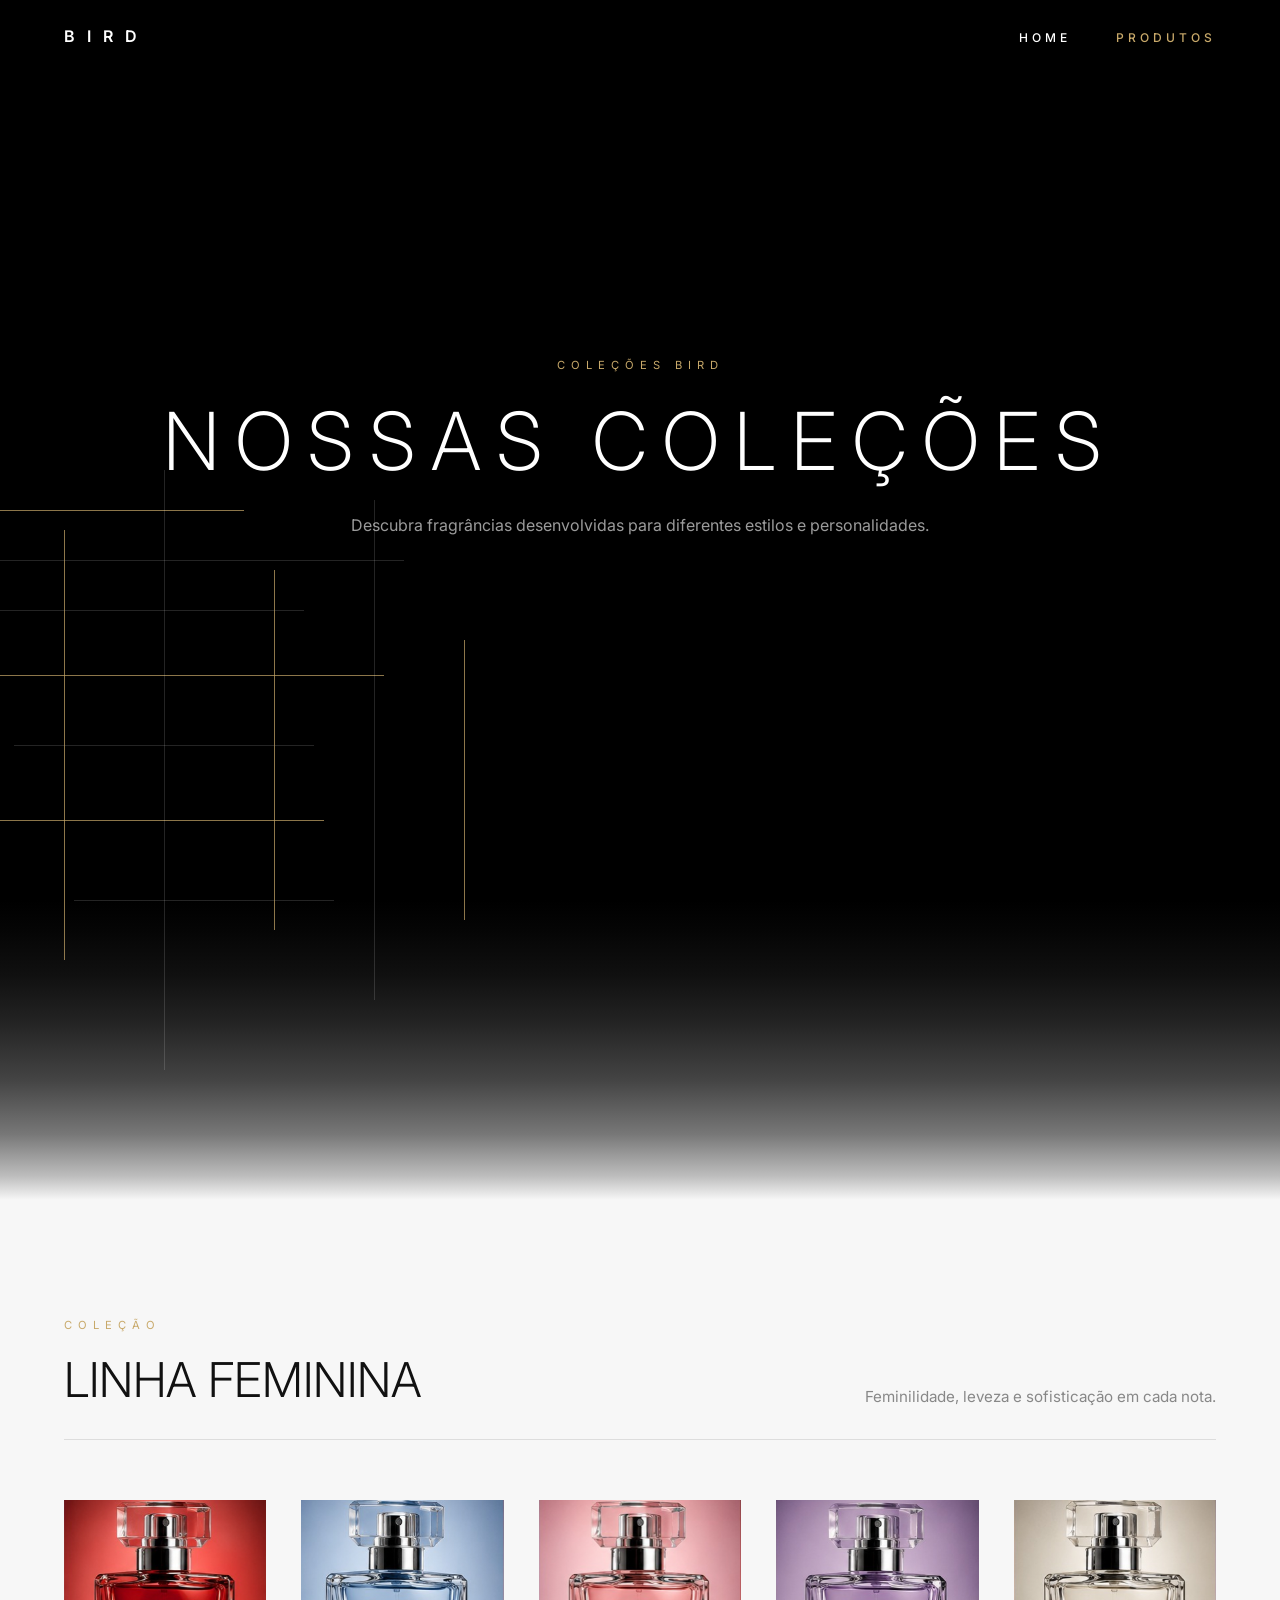
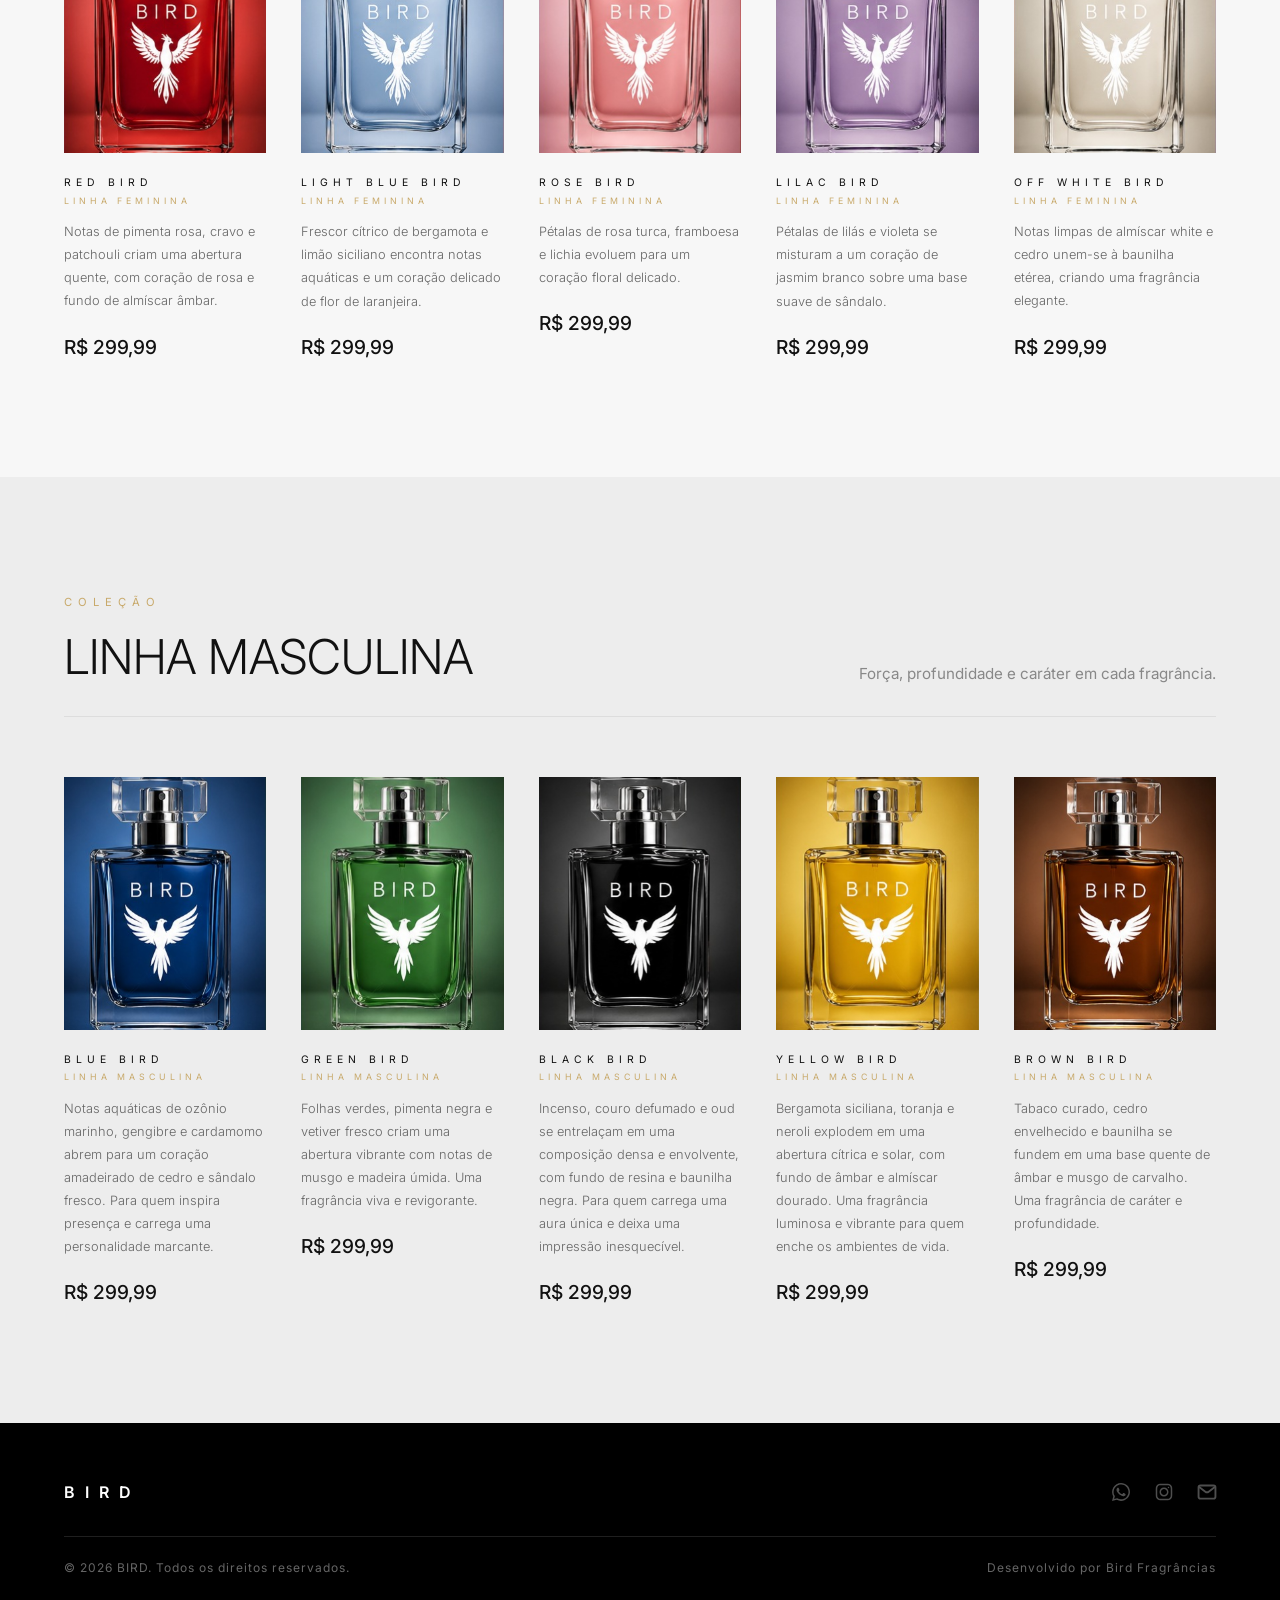
==== bird-produtos.html @ 64b0c77f "Add files via upload" ====
<!DOCTYPE html>
<html lang="pt-br">
	<head>
		<meta charset="UTF-8">
		<meta name="viewport" content="width=device-width, initial-scale=1.0">
		<title>Bird</title>
		<link rel="preconnect" href="https://fonts.googleapis.com">
        <link rel="preconnect" href="https://fonts.gstatic.com" crossorigin>
        <link href="https://fonts.googleapis.com/css2?family=Inter:wght@100..900&display=swap" rel="stylesheet">
        <link rel="stylesheet" href="reset.css">
        <link rel="stylesheet" href="bird-style.css">
		
	</head>		
	<body>
		<header>
            <div class="container">
                <a href="index.html" class="logo">
                    BIRD
                </a>

                <nav>
                        <ul class="menu">
                            <li>
                                <a href="index.html">Home</a>
                            </li>

                            <li>
                                <a href="bird-produtos.html" class="ativo">Produtos</a>
                            </li>
                        </ul>
                </nav>
            </div>
        </header>


        <main>
        
            <section class="produtos-hero">

                <div class="container">

                    <div class="decoracao-produtos">

                    <span class="h gold h1"></span>
                    <span class="h silver h2"></span>
                    <span class="h silver h3"></span>
                    <span class="h gold h4"></span>
                    <span class="h silver h5"></span>
                    <span class="h gold h6"></span>
                    <span class="h silver h7"></span>

                    <span class="v silver v1"></span>
                    <span class="v gold v2"></span>
                    <span class="v silver v3"></span>
                    <span class="v gold v4"></span>
                    <span class="v silver v5"></span>
                    <span class="v gold v6"></span>

                </div>

                    <p class="section-subtitle">
                        COLEÇÕES BIRD
                    </p>

                    <h1 class="produtos-title">
                        NOSSAS COLEÇÕES
                    </h1>

                    <p class="produtos-text">
                        Descubra fragrâncias desenvolvidas para diferentes estilos e personalidades.
                    </p>

                </div>

            </section>


            <section class="transicao">
            </section>


            <section class="colecao-feminina">

                <div class="container">

                    <div class="colecao-topo">

                        <div>

                            <p class="section-subtitle">
                                COLEÇÃO
                            </p>

                            <h2 class="colecao-titulo">
                                LINHA FEMININA
                            </h2>

                        </div>

                        <p class="colecao-descricao">
                            Feminilidade, leveza e sofisticação em cada nota.
                        </p>

                    </div>

                    <span class="colecao-linha"></span>



                    <div class="produtos-grid">
                        <article class="produto">

                            <img src="imagens/red-bird.png" alt="Red Bird">

                            <h3>RED BIRD</h3>

                            <span>Linha Feminina</span>

                            <p>
                                Notas de pimenta rosa, cravo e patchouli criam uma abertura quente,
                                com coração de rosa e fundo de almíscar âmbar.
                            </p>

                            <strong>R$ 299,99</strong>

                        </article>

                        <article class="produto">

                            <img src="imagens/light-blue-bird.png" alt="Light Blue Bird">

                            <h3>LIGHT BLUE BIRD</h3>

                            <span>Linha Feminina</span>

                            <p>
                                Frescor cítrico de bergamota e limão siciliano encontra notas aquáticas
                                e um coração delicado de flor de laranjeira.
                            </p>

                            <strong>R$ 299,99</strong>

                        </article>

                        <article class="produto">

                            <img src="imagens/rose-bird.png" alt="Rose Bird">

                            <h3>ROSE BIRD</h3>

                            <span>Linha Feminina</span>

                            <p>
                                Pétalas de rosa turca, framboesa e lichia evoluem para um coração floral
                                delicado.
                            </p>

                            <strong>R$ 299,99</strong>

                        </article>

                        <article class="produto">

                        <img src="imagens/lilac-bird.png" alt="Lilac Bird">

                        <h3>LILAC BIRD</h3>

                        <span>Linha Feminina</span>

                        <p>
                            Pétalas de lilás e violeta se misturam a um coração de jasmim branco
                            sobre uma base suave de sândalo.
                        </p>

                        <strong>R$ 299,99</strong>

                        </article>

                        <article class="produto">

                        <img src="imagens/off-white-bird.png" alt="Off White Bird">

                        <h3>OFF WHITE BIRD</h3>

                        <span>Linha Feminina</span>

                        <p>
                            Notas limpas de almíscar white e cedro unem-se à baunilha etérea,
                            criando uma fragrância elegante.
                        </p>

                        <strong>R$ 299,99</strong>

                        </article>
                    </div>
                </div>
            </section>
            
            <section class="colecao-masculina">

                <div class="container">

                    <div class="colecao-topo">

                        <div>

                            <p class="section-subtitle">
                                COLEÇÃO
                            </p>

                            <h2 class="colecao-titulo">
                                LINHA MASCULINA
                            </h2>

                        </div>

                        <p class="colecao-descricao">
                           Força, profundidade e caráter em cada fragrância.
                        </p>

                    </div>

                    <span class="colecao-linha"></span>


                    <div class="produtos-grid">
                        <article class="produto">

                            <img src="imagens/blue-bird.png" alt="Blue Bird">

                            <h3>BLUE BIRD</h3>

                            <span>Linha Masculina</span>

                            <p>
                                Notas aquáticas de ozônio marinho, gengibre e cardamomo abrem 
                                para um coração amadeirado de cedro e sândalo fresco. Para quem 
                                inspira presença e carrega uma personalidade marcante.
                            </p>

                            <strong>R$ 299,99</strong>

                        </article>

                        <article class="produto">

                            <img src="imagens/green-bird.png" alt="Green Bird">

                            <h3>GREEN BIRD</h3>

                            <span>Linha Masculina</span>

                            <p>
                                Folhas verdes, pimenta negra e vetiver fresco criam uma 
                                abertura vibrante com notas de musgo e madeira úmida. Uma 
                                fragrância viva e revigorante.
                            </p>

                            <strong>R$ 299,99</strong>

                        </article>

                        <article class="produto">

                        <img src="imagens/black-bird.png" alt="Black Bird">

                        <h3>BLACK BIRD</h3>

                        <span>Linha Masculina</span>

                        <p>
                            Incenso, couro defumado e oud se entrelaçam em uma composição densa 
                            e envolvente, com fundo de resina e baunilha negra. Para quem carrega 
                            uma aura única e deixa uma impressão inesquecível.
                        </p>

                        <strong>R$ 299,99</strong>

                        </article>

                        <article class="produto">

                            <img src="imagens/yellow-bird.png" alt="Yellow Bird">

                            <h3>YELLOW BIRD</h3>

                            <span>Linha Masculina</span>

                            <p>
                                Bergamota siciliana, toranja e neroli explodem em uma abertura 
                                cítrica e solar, com fundo de âmbar e almíscar dourado. Uma 
                                fragrância luminosa e vibrante para quem enche os ambientes de vida.
                            </p>

                            <strong>R$ 299,99</strong>

                        </article>

                        <article class="produto">

                        <img src="imagens/brown-bird.png" alt="Brown Bird">

                        <h3>BROWN BIRD</h3>

                        <span>Linha Masculina</span>

                        <p>
                            Tabaco curado, cedro envelhecido e baunilha se fundem em uma base 
                            quente de âmbar e musgo de carvalho. Uma fragrância de caráter e 
                            profundidade.
                        </p>

                        <strong>R$ 299,99</strong>

                        </article>
                    </div>
                </div>
            </section>


        </main>	


		<footer>

            <div class="container">

                <div class="footer-top">

                    <a href="index.html" class="footer-logo">
                        BIRD
                    </a>

                    <nav class="footer-social">

                        <a href="#" class="whatsapp">
                            <img src="imagens/whatsapp-footer.svg" alt="WhatsApp">
                        </a>

                        <a href="#">
                            <img src="imagens/instagram-footer.svg" alt="Instagram">
                        </a>

                        <a href="#" class="email">
                            <img src="imagens/email-footer.svg" alt="E-mail">
                        </a>

                    </nav>

                </div>

                <span class="footer-line"></span>

                <div class="footer-bottom">

                    <p>
                        © 2026 BIRD. Todos os direitos reservados.
                    </p>

                    <p>
                        Desenvolvido por Bird Fragrâncias
                    </p>

                </div>

            </div>

        </footer>

	</body>
</html>
---- bird-style.css ----
* {
    box-sizing: border-box;
}

body {
    background-color: #000;
    color: #FFFFFF;
    font-family: "Inter", sans-serif;
    overflow-x: hidden;
}

img {
    display: block;
    width: 100%;
}

.container {
    width: 90%;
    max-width: 1280px;
    margin: 0 auto;
}

header {
    width: 100%;
    padding: 28px 0;
    position: fixed;
    top: 0;
    left: 0;
    z-index: 1000;
    background: rgba(0,0,0,.92);
    backdrop-filter: blur(8px);
}

header .container {
    display: flex;
    justify-content: space-between;
    align-items: center;
}

.logo {
    text-decoration: none;
    color: #fff;
    font-size: 1rem;
    font-weight: 600;
    letter-spacing: 12px;
}

.menu {
    display: flex;
    gap: 45px;
}

.menu a {
    text-decoration: none;
    color: #fff;
    font-size: .75rem;
    font-weight: 500;
    letter-spacing: 4px;
    text-transform: uppercase;
    transition: .3s;
}

.menu a:hover,
.menu .ativo {
    color: #C8A96A;
}

.hero {
    min-height: 100vh;
}

.hero .container {
    min-height: 100vh;
    display: flex;
    flex-direction: column;
    justify-content: center;
    align-items: center;
    text-align: center;
    position: relative;
}

.hero-location {
    color: #C8A96A;
    font-size: .7rem;
    letter-spacing: 6px;
    text-transform: uppercase;
    margin-bottom: 25px;
}

.hero-title {
    font-size: 7rem;
    font-weight: 250;
    letter-spacing: 40px;
    line-height: 1;
}

.hero-line {
    width: 120px;
    height: 2px;
    background: #C8A96A;
    margin: 35px 0;
}

.hero-description {
    max-width: 620px;
    font-size: 1rem;
    line-height: 1.8;
    color: #D0D0D0;
    margin-bottom: 50px;
}

.btn {
    display: inline-block;
    padding: 18px 55px;
    border: 1px solid #C8A96A;
    text-decoration: none;
    color: #fff;
    font-size: .75rem;
    letter-spacing: 4px;
    text-transform: uppercase;
    transition: .35s;
}

.decoracao-home,
.decoracao-produtos{
    position:absolute;
    width:620px;
    height:520px;
    pointer-events:none;
    z-index:0;
}

.decoracao-home span,
.decoracao-produtos span{
    position:absolute;
}

.h{
    height:1px;
}

.v{
    width:1px;
}

.gold{
    background:#C8A96A;
    opacity:.7;
}

.silver{
    background:#FFF;
    opacity:.14;
}

.hero .container{
    position:relative;
}

.decoracao-home{
    left:-220px;
    bottom:-120px;
}

.produtos-hero{
    overflow: visible;
}

.produtos-hero .container{
    position:relative;
}

.decoracao-produtos{
    left: -120px;
    top: 130px;
}

.h1{left:-120px; top:20px; width:420px;}
.h2{left:-60px; top:70px; width:520px;}
.h3{left:20px; top:120px; width:340px;}
.h4{left:-160px; top:185px; width:600px;}
.h5{left:70px; top:255px; width:300px;}
.h6{left:-90px; top:330px; width:470px;}
.h7{left:130px; top:410px; width:260px;}

.v1{left:40px; top:-40px; height:560px;}
.v2{left:120px; top:40px; height:430px;}
.v3{left:220px; top:-20px; height:600px;}
.v4{left:330px; top:80px; height:360px;}
.v5{left:430px; top:10px; height:500px;}
.v6{left:520px; top:150px; height:280px;}

.btn:hover {
    background: #C8A96A;
    color: #000;
}

.hero-scroll {
    position: absolute;

    bottom: 45px;

    display: flex;
    flex-direction: column;
    align-items: center;

    gap: 12px;
}

.hero-scroll span {
    width: 1px;
    height: 55px;
    background: rgba(255,255,255,.3);
}

.hero-scroll p {
    font-size: .6rem;
    letter-spacing: 5px;
    text-transform: uppercase;
    color: #777;
}

.transicao{
    height: 300px;

    background: linear-gradient(
        to bottom,
        #000000 0%,
        #050505 10%,
        #101010 25%,
        #222222 40%,
        #444444 60%,
        #777777 78%,
        #BDBDBD 92%,
        #F7F7F7 100%
    );
}

.sobre {
    background: #F7F7F7;
    color: #111;
    padding: 120px 0;
}

.sobre .container {
    display: flex;
    justify-content: space-between;
    align-items: center;
    gap: 90px;
}

.sobre-imagem {
    flex: 1;
}

.sobre-imagem img {
    width: 100%;
    height: 600px;
    object-fit: cover;
}

.sobre-content {
    flex: 1;
}

.section-title {
    color: #111111;
    font-size:2.8rem;
    font-weight:300;
    line-height:1.2;
}

.section-subtitle {
    font-size: 0.7rem;
    color: #C8A96A;
    text-transform: uppercase;
    letter-spacing: 6px;
    margin-bottom: 25px;
}

.section-line {
    width: 70px;
    height: 2px;
    background: #C8A96A;
    display: block;
    margin-bottom: 40px;
}

.section-text {
    color: #666;
    line-height: 2;
    margin-bottom: 35px;
    font-size: 0.9rem;
    font-weight: 300;
}

.diferenciais {
    background-color: #f5f5f5;
    padding: 150px 0;
}

.diferenciais-titulo {
    display: flex;
    flex-direction: column;
    align-items: center;
    text-align: center;
    margin-bottom: 80px;
}

.cards {
    display: grid;
    grid-template-columns: repeat(4, 1fr);
    gap: 30px;
}

.card{
    background:#FFFFFF;
    border:1px solid #ECECEC;
    padding:54px 48px;
    text-align:left;
}

.card:hover {
    transform: translateY(-10px);
    border-color: #C8A96A;
    box-shadow: 0 20px 40px rgba(0,0,0,.08);
}

.card-icon{
    width:22px;
    height:22px;
    margin-bottom:24px;
}

.card-icon img{
    width:100%;
    height:100%;
}

.card-title{
    color:#000000;
    font-size:0.6rem;
    font-weight:500;
    letter-spacing:5px;
    text-transform:uppercase;
    line-height:1.8;
    margin-bottom:8px;
}

.card-text{
    color:#707070;
    font-size:14px;
    line-height:1.5;
    font-weight: 200;
}

.contato{
    background:#fff;
    padding:140px 0 120px;
    text-align:center;
}

.contato-line{
    display: block;
    width: 40px;
    height: 1px;
    background: #C8A96A;
    margin: 20px auto 40px;
}

.contato-texto{
    font-weight: 200;
    max-width:620px;
    margin:40px auto 80px;
    color:#777;
    font-size:16px;
    line-height:1.8;
}

.contato-redes{
    display:flex;
    justify-content:center;
    gap:90px;
}

.whatsapp img{
    transform: scale(1.5);
}

.email img{
    transform: scale(1.25);
}

.contato-item{
    display:flex;
    flex-direction:column;
    align-items:center;
    text-decoration:none;
    color:#111;
    transition:.3s;
}

.contato-item img{
    width:22px;
    height:22px;
    margin-bottom:18px;
}

.contato-item span{
    font-size:11px;
    font-weight: 300;
    letter-spacing:5px;
    text-transform:uppercase;
    color:#111;
}

.contato-item:hover{
    color:#C8A96A;
    transform:translateY(-4px);
}

.contato-item:hover span{
    color:#C8A96A;
}

footer{
    background:#000;
    padding:60px 0 30px;
}

.footer-top{
    display:flex;
    justify-content:space-between;
    align-items:center;
    margin-bottom:35px;
}

.footer-logo{
    color:#fff;
    text-decoration:none;
    font-size:1rem;
    font-weight:600;
    letter-spacing:10px;
}

.footer-social{
    display:flex;
    gap:25px;
    align-items:center;
}

.footer-social img{
    width:18px;
    height:18px;
    opacity:.7;
    transition:.3s ease;
}

.footer-social a:hover img{
    opacity:1;
    transform:translateY(-3px);
}

.footer-line{
    display:block;
    width:100%;
    height:1px;
    background:#1f1f1f;
    margin-bottom:25px;
}

.footer-bottom{
    display:flex;
    justify-content:space-between;
    align-items:center;
}

.footer-bottom p{
    color:#666;
    font-size:.75rem;
    letter-spacing:1px;
}

.produtos-hero{
    min-height:100vh;
    background:#000;
    display:flex;
    justify-content:center;
    align-items:center;
    text-align:center;
}

.produtos-title{
    font-size:6rem;
    font-weight:250;
    letter-spacing:18px;
    margin:30px 0;
}

.produtos-text{
    max-width:650px;
    margin:auto;
    color:#9B9B9B;
    line-height:1.8;
}

.colecao-feminina{
    background:#F7F7F7;
    color:#111;
    padding:120px 0;
}

.colecao-masculina{
    background:#ededed;
    color:#111;
    padding:120px 0;
}

.colecao-topo{
    display:flex;
    justify-content:space-between;
    align-items:flex-end;
    margin-bottom:35px;
}

.colecao-titulo{
    font-size:3rem;
    font-weight:300;
}

.colecao-descricao{
    color:#888;
    font-size:.95rem;
}

.colecao-linha{
    display:block;
    width:100%;
    height:1px;
    background:#DDD;
    margin-bottom:60px;
}

.produtos-grid{
    display:grid;
    grid-template-columns:repeat(5,1fr);
    gap:35px;
}

.produto{
    transition:.4s;
}

.produto:hover{
    transform:translateY(-8px);
}

.produto img{
    width:100%;
    max-width:220px;
    aspect-ratio:4/5;
    object-fit:cover;
    margin:0 auto 25px;
    background:#DDD;
    transition:.4s;
}

.produto:hover img{
    transform:scale(1.03);
}

.produto h3{
    font-size:.65rem;
    letter-spacing:5px;
    margin-bottom:8px;
    color:#111;
}

.produto span{
    display:block;
    margin-bottom:15px;
    color:#C8A96A;
    font-size:.55rem;
    text-transform:uppercase;
    letter-spacing:4px;
}

.produto p{
    color:#666;
    line-height:1.8;
    font-size:.8rem;
    font-weight: 300;
    margin-bottom:25px;
}

.produto strong{
    font-size:1.2rem;
    font-weight:500;
    color:#111;
}

@media (min-width:1401px){

    .container{
        max-width:1360px;
    }

}

@media (max-width:1400px){

    .container{
        max-width:1180px;
    }

    .hero-title{
        font-size:6rem;
        letter-spacing:30px;
    }

    .produtos-title{
        font-size:5rem;
        letter-spacing:15px;
    }

}

@media (max-width:1200px){

    .hero-title{
        font-size:5rem;
        letter-spacing:22px;
    }

    .produtos-title{
        font-size:4rem;
        letter-spacing:10px;
    }

    .cards{
        grid-template-columns:repeat(2,1fr);
    }

    .produtos-grid{
        grid-template-columns:repeat(3,1fr);
    }

    .sobre .container{
        gap:60px;
    }

}

@media (max-width:900px){
    .decoracao-home,
    .decoracao-produtos{
        display:none;
    }

    header{
        padding:20px 0;
    }

    header .container{
        display:flex;
        justify-content:space-between;
        align-items:center;
    }

    .logo{
        font-size:.95rem;
        letter-spacing:8px;
    }

    .menu{
        gap:24px;
    }

    .menu a{
        font-size:.7rem;
        letter-spacing:3px;
    }

    .sobre .container{
        flex-direction:column;
    }

    .colecao-topo{
        flex-direction:column;
        align-items:flex-start;
        gap:20px;
    }

    .footer-top,
    .footer-bottom{
        flex-direction:column;
        gap:25px;
        text-align:center;
    }

    .produtos-grid{
        grid-template-columns:repeat(2,1fr);
    }

    .cards{
        grid-template-columns:1fr;
    }

}

@media (max-width:600px){

    .container{
        width:92%;
    }

    header{
        padding:16px 0;
    }

    header .container{
        display:flex;
        justify-content:space-between;
        align-items:center;
    }

    .logo{
        font-size:.85rem;
        letter-spacing:5px;
    }

    .menu{
        gap:14px;
    }

    .menu a{
        font-size:.6rem;
        letter-spacing:2px;
    }

    .hero-title{
        font-size:3rem;
        letter-spacing:10px;
    }

    .produtos-title{
        font-size:2.5rem;
        letter-spacing:6px;
    }

    .hero-description,
    .produtos-text{
        font-size:.9rem;
    }

    .section-title,
    .colecao-titulo{
        font-size:2rem;
    }

    .btn{
        padding:15px 35px;
    }

    .produtos-grid{
        grid-template-columns:1fr;
    }

    .contato-redes{
        flex-direction:column;
        gap:45px;
    }

}

@media (max-width:480px){

    .hero-title{
        font-size:2.4rem;
        letter-spacing:5px;
    }

    .produtos-title{
        font-size:2rem;
        letter-spacing:3px;
    }

    .section-title,
    .colecao-titulo{
        font-size:1.6rem;
    }

    .btn{
        width:100%;
        text-align:center;
    }

    .hero-line,
    .section-line{
        margin-left:auto;
        margin-right:auto;
    }

    .footer-bottom p{
        font-size:.7rem;
    }

}

#intro{
    position:fixed;
    inset:0;
    width:100%;
    height:100vh;
    background:#000;
    display:flex;
    justify-content:center;
    align-items:center;
    z-index:999999;
    transition:opacity .8s ease;
}

#intro video{
    position:absolute;
    inset:0;
    width:100%;
    height:100%;
    object-fit:cover;
    background:#000;
    filter:
        brightness(.88)
        contrast(1.08);
}

.intro-overlay{
    position:absolute;
    inset:0;
    pointer-events:none;
    background:
    radial-gradient(circle,
        rgba(0,0,0,0) 20%,
        rgba(0,0,0,.10) 45%,
        rgba(0,0,0,.45) 65%,
        rgba(0,0,0,.82) 82%,
        rgba(0,0,0,1) 100%);
}

#site{
    opacity:0;
    transform:translateY(20px);
    transition:
        opacity .8s ease,
        transform .8s ease;
}
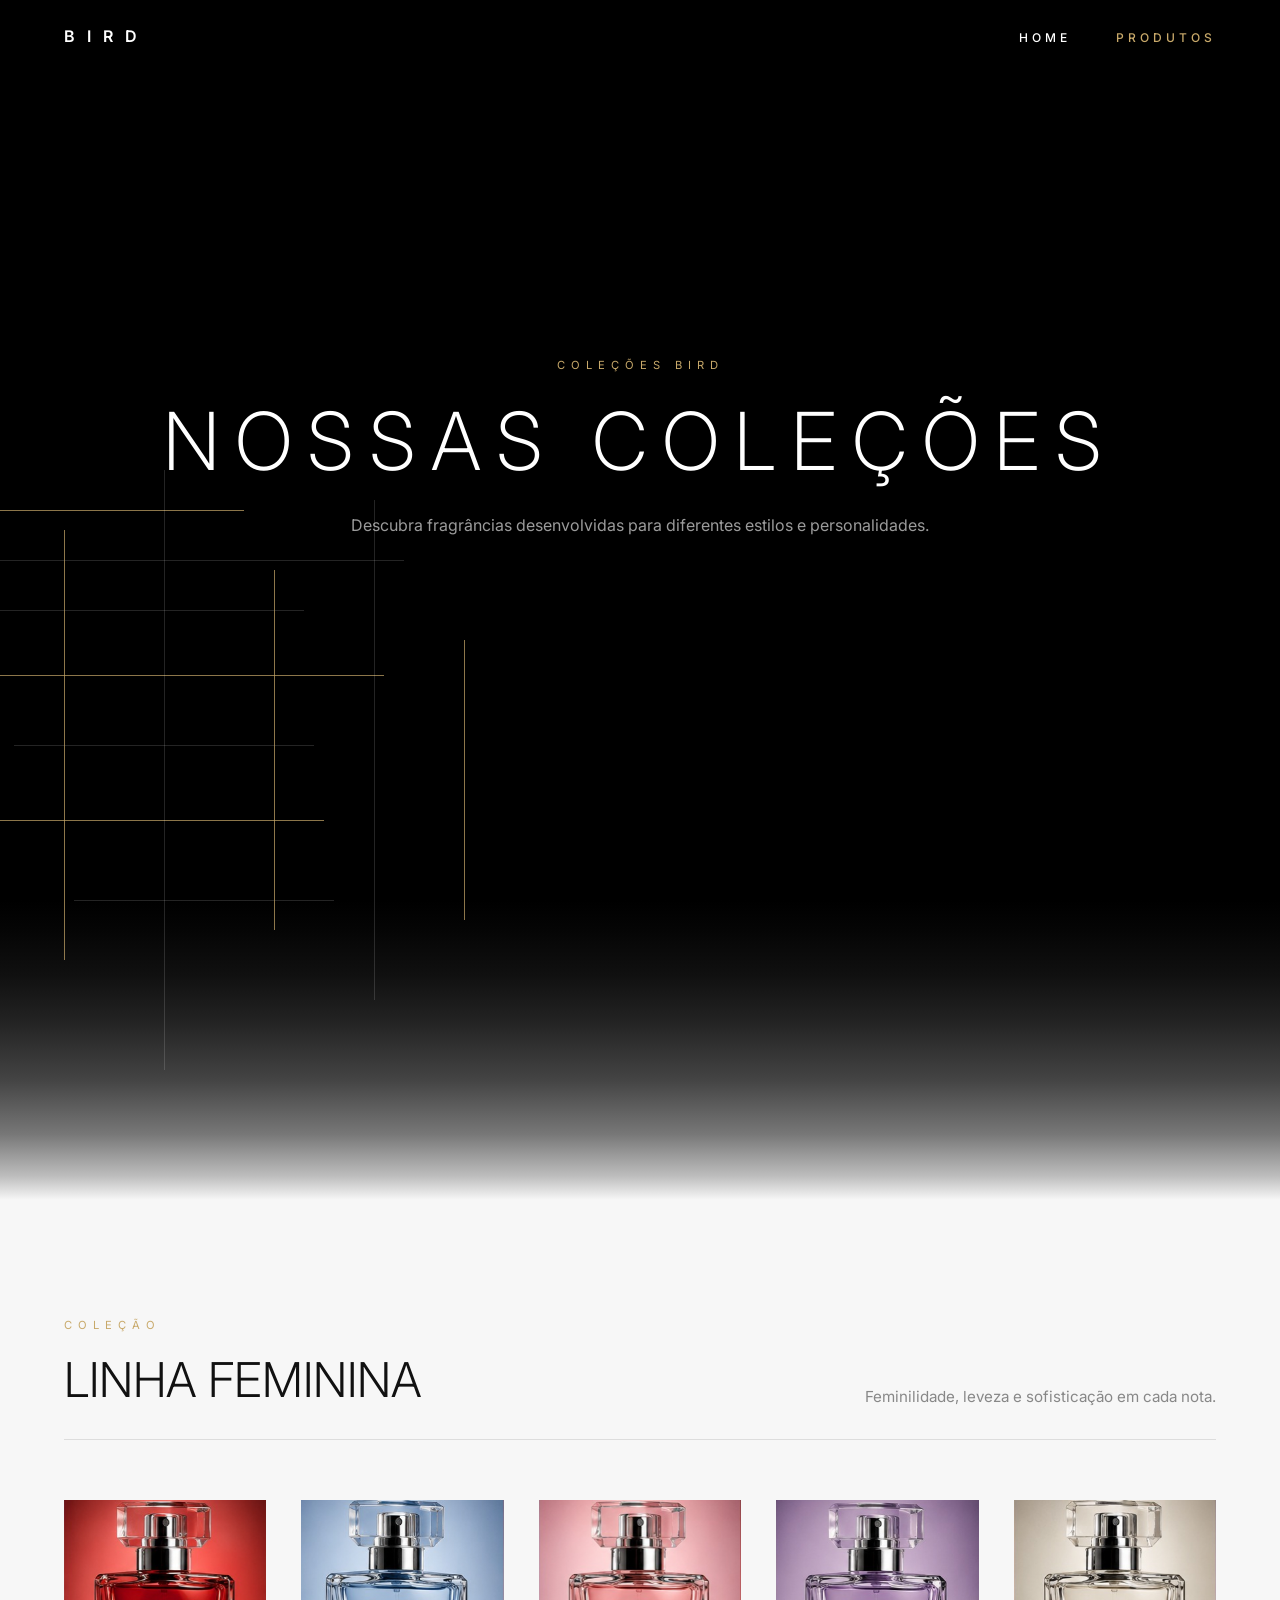
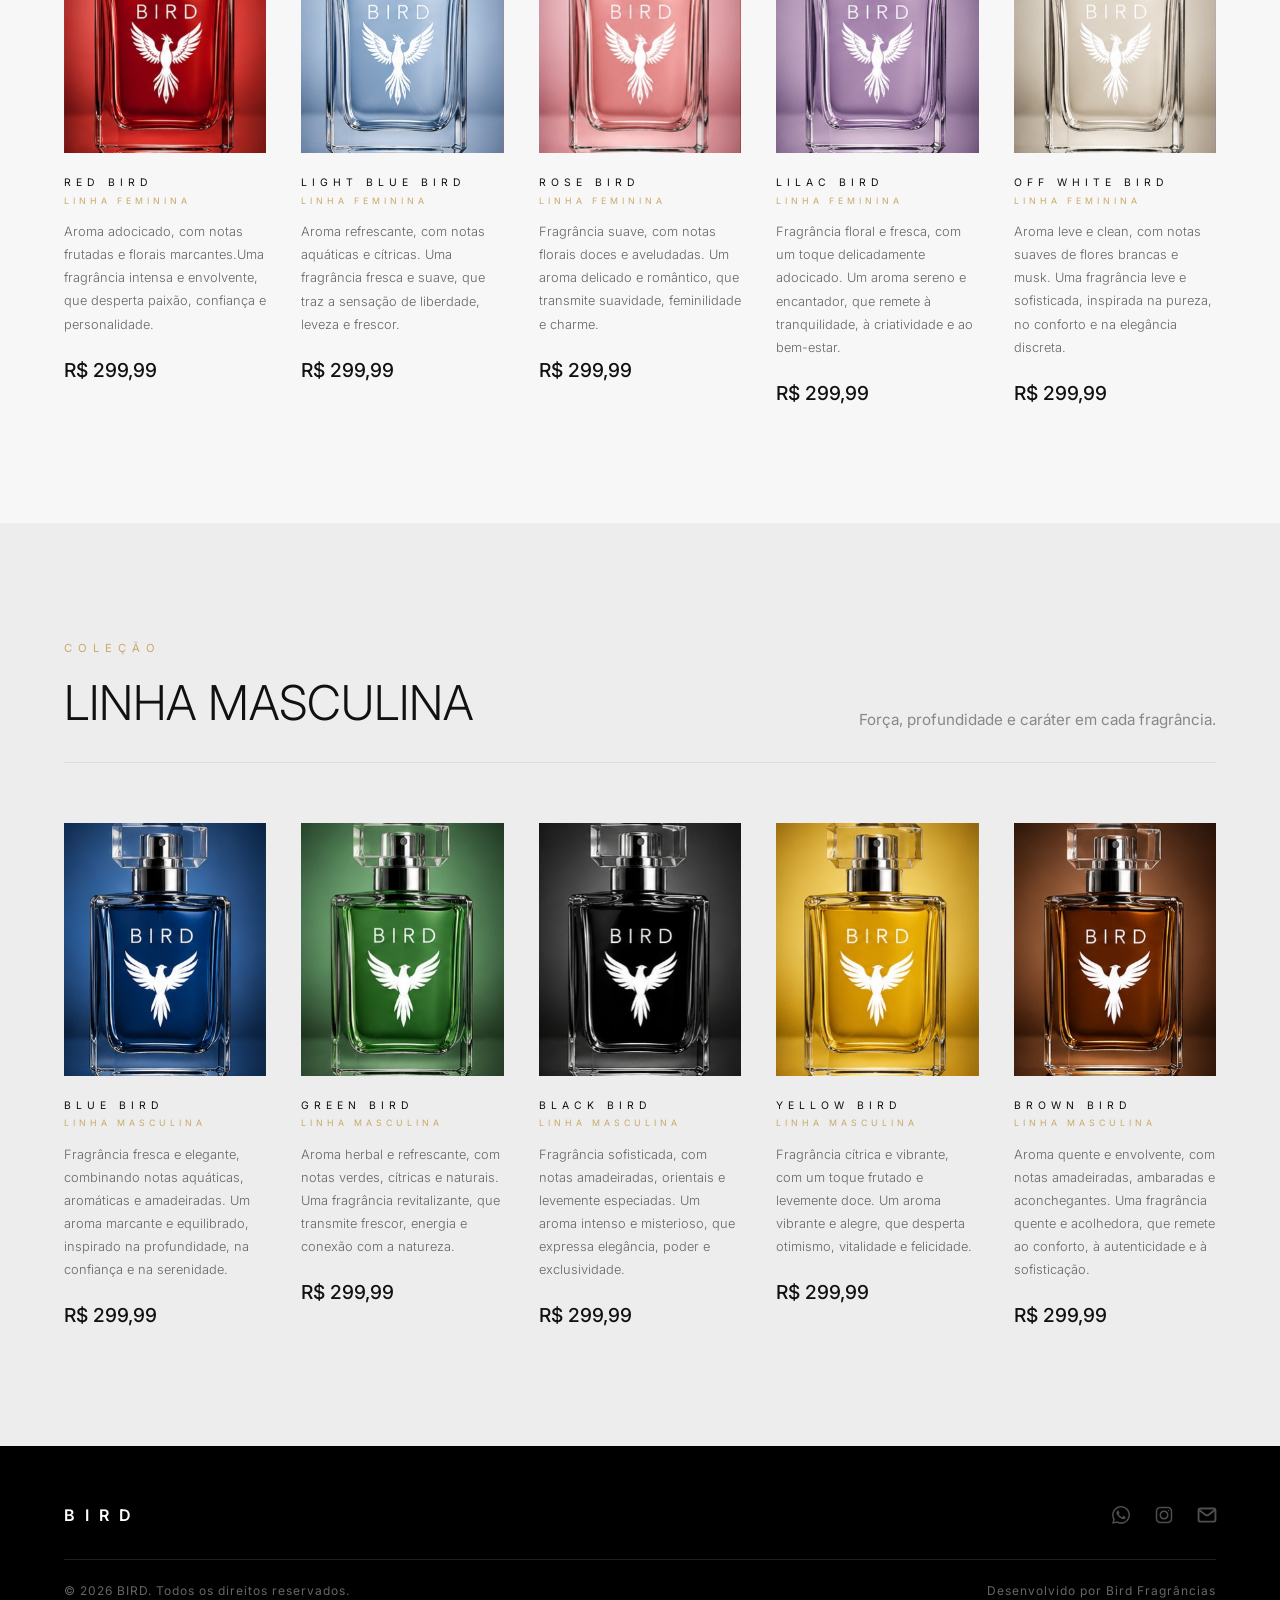
==== commit 9e80b627: "Update bird-produtos.html" ====
--- a/bird-produtos.html
+++ b/bird-produtos.html
@@ -117,8 +117,8 @@
                             <span>Linha Feminina</span>
 
                             <p>
-                                Notas de pimenta rosa, cravo e patchouli criam uma abertura quente,
-                                com coração de rosa e fundo de almíscar âmbar.
+                                Aroma adocicado, com notas frutadas e florais marcantes.Uma fragrância 
+								intensa e envolvente, que desperta paixão, confiança e personalidade.
                             </p>
 
                             <strong>R$ 299,99</strong>
@@ -134,8 +134,8 @@
                             <span>Linha Feminina</span>
 
                             <p>
-                                Frescor cítrico de bergamota e limão siciliano encontra notas aquáticas
-                                e um coração delicado de flor de laranjeira.
+                                Aroma refrescante, com notas aquáticas e cítricas. Uma fragrância 
+								fresca e suave, que traz a sensação de liberdade, leveza e frescor.
                             </p>
 
                             <strong>R$ 299,99</strong>
@@ -151,8 +151,8 @@
                             <span>Linha Feminina</span>
 
                             <p>
-                                Pétalas de rosa turca, framboesa e lichia evoluem para um coração floral
-                                delicado.
+                                Fragrância suave, com notas florais doces e aveludadas. Um aroma delicado 
+								e romântico, que transmite suavidade, feminilidade e charme.
                             </p>
 
                             <strong>R$ 299,99</strong>
@@ -168,8 +168,8 @@
                         <span>Linha Feminina</span>
 
                         <p>
-                            Pétalas de lilás e violeta se misturam a um coração de jasmim branco
-                            sobre uma base suave de sândalo.
+                            Fragrância floral e fresca, com um toque delicadamente adocicado. Um aroma 
+							sereno e encantador, que remete à tranquilidade, à criatividade e ao bem-estar.
                         </p>
 
                         <strong>R$ 299,99</strong>
@@ -185,8 +185,8 @@
                         <span>Linha Feminina</span>
 
                         <p>
-                            Notas limpas de almíscar white e cedro unem-se à baunilha etérea,
-                            criando uma fragrância elegante.
+                            Aroma leve e clean, com notas suaves de flores brancas e musk. Uma fragrância 
+							leve e sofisticada, inspirada na pureza, no conforto e na elegância discreta.
                         </p>
 
                         <strong>R$ 299,99</strong>
@@ -233,9 +233,9 @@
                             <span>Linha Masculina</span>
 
                             <p>
-                                Notas aquáticas de ozônio marinho, gengibre e cardamomo abrem 
-                                para um coração amadeirado de cedro e sândalo fresco. Para quem 
-                                inspira presença e carrega uma personalidade marcante.
+                                Fragrância fresca e elegante, combinando notas aquáticas, aromáticas 
+								e amadeiradas. Um aroma marcante e equilibrado, inspirado na profundidade, 
+								na confiança e na serenidade.
                             </p>
 
                             <strong>R$ 299,99</strong>
@@ -251,9 +251,9 @@
                             <span>Linha Masculina</span>
 
                             <p>
-                                Folhas verdes, pimenta negra e vetiver fresco criam uma 
-                                abertura vibrante com notas de musgo e madeira úmida. Uma 
-                                fragrância viva e revigorante.
+                                Aroma herbal e refrescante, com notas verdes, cítricas e naturais. 
+								Uma fragrância revitalizante, que transmite frescor, energia e conexão 
+								com a natureza.
                             </p>
 
                             <strong>R$ 299,99</strong>
@@ -269,9 +269,9 @@
                         <span>Linha Masculina</span>
 
                         <p>
-                            Incenso, couro defumado e oud se entrelaçam em uma composição densa 
-                            e envolvente, com fundo de resina e baunilha negra. Para quem carrega 
-                            uma aura única e deixa uma impressão inesquecível.
+                            Fragrância sofisticada, com notas amadeiradas, orientais e levemente 
+							especiadas. Um aroma intenso e misterioso, que expressa elegância, 
+							poder e exclusividade.
                         </p>
 
                         <strong>R$ 299,99</strong>
@@ -287,9 +287,8 @@
                             <span>Linha Masculina</span>
 
                             <p>
-                                Bergamota siciliana, toranja e neroli explodem em uma abertura 
-                                cítrica e solar, com fundo de âmbar e almíscar dourado. Uma 
-                                fragrância luminosa e vibrante para quem enche os ambientes de vida.
+                                Fragrância cítrica e vibrante, com um toque frutado e levemente doce. 
+								Um aroma vibrante e alegre, que desperta otimismo, vitalidade e felicidade.
                             </p>
 
                             <strong>R$ 299,99</strong>
@@ -305,9 +304,9 @@
                         <span>Linha Masculina</span>
 
                         <p>
-                            Tabaco curado, cedro envelhecido e baunilha se fundem em uma base 
-                            quente de âmbar e musgo de carvalho. Uma fragrância de caráter e 
-                            profundidade.
+                            Aroma quente e envolvente, com notas amadeiradas, ambaradas 
+							e aconchegantes. Uma fragrância quente e acolhedora, que remete 
+							ao conforto, à autenticidade e à sofisticação.
                         </p>
 
                         <strong>R$ 299,99</strong>
@@ -368,4 +367,4 @@
         </footer>
 
 	</body>
-</html>+</html>
